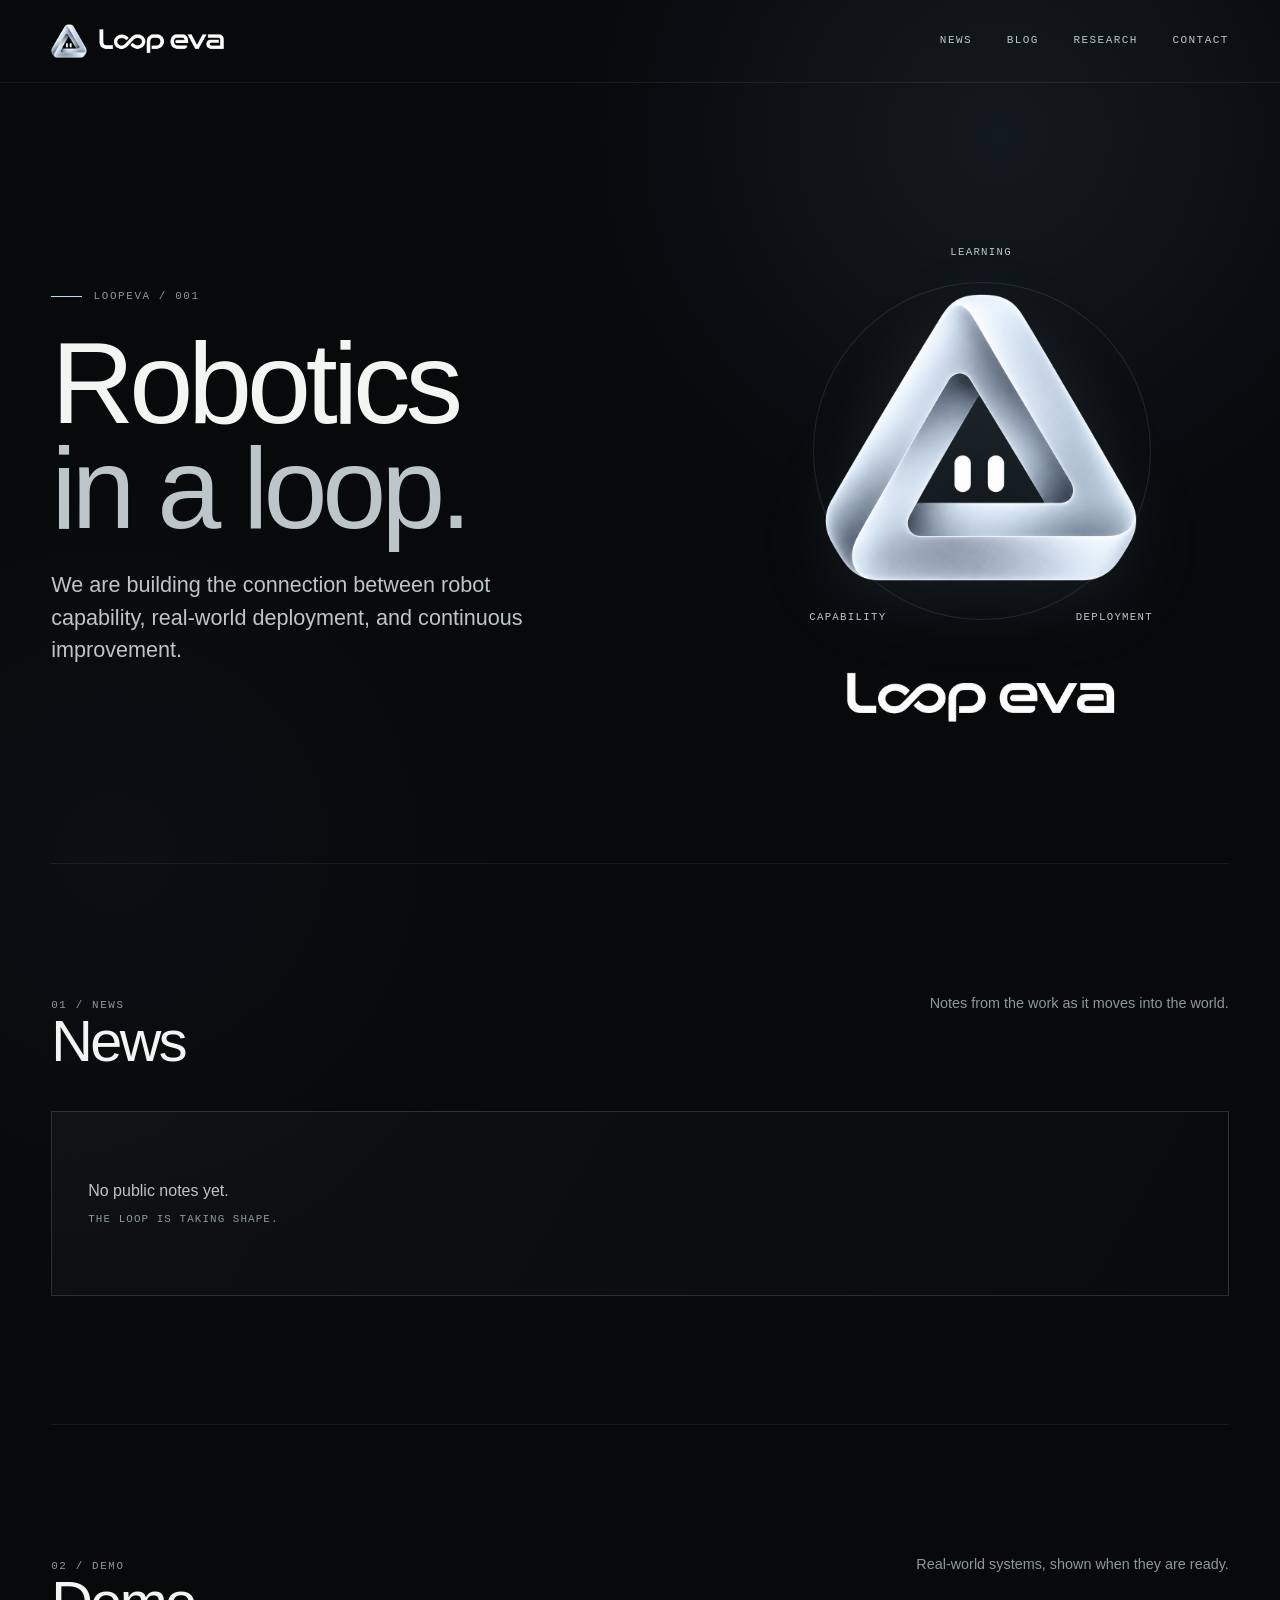
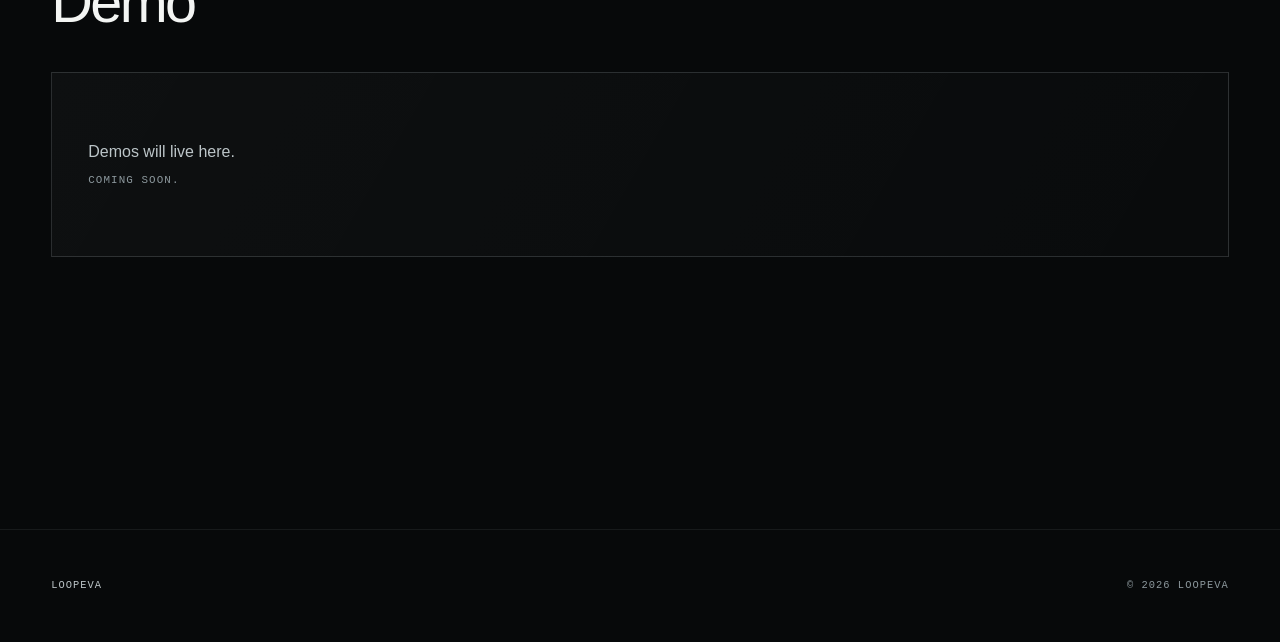
==== index.html @ a13ce144 "Build initial LoopEva website" ====
<!doctype html>
<html lang="en">
  <head>
    <meta charset="utf-8" />
    <meta name="viewport" content="width=device-width, initial-scale=1" />
    <meta name="description" content="LoopEva builds the connection between robot capability, real-world deployment, and continuous improvement." />
    <title>LoopEva — Robotics in a loop</title>
    <link rel="icon" type="image/png" href="assets/loopeva-mark.png" />
    <link rel="stylesheet" href="styles.css" />
  </head>
  <body>
    <header class="site-header">
      <div class="header-inner">
        <a class="brand" href="index.html" aria-label="LoopEva home">
          <img class="brand-icon" src="assets/loopeva-mark.png" alt="" width="836" height="770" />
          <img class="brand-wordmark" src="assets/loopeva-wordmark.png" alt="LoopEva" width="808" height="158" />
        </a>
        <button class="menu-toggle" type="button" aria-expanded="false" aria-controls="site-nav">Menu</button>
        <nav class="site-nav" id="site-nav" aria-label="Primary navigation">
          <a href="#news">News</a>
          <a href="blog/">Blog</a>
          <a href="research/">Research</a>
          <a href="contact/">Contact</a>
        </nav>
      </div>
    </header>

    <main class="page-shell">
      <section class="hero" aria-labelledby="hero-title">
        <div>
          <div class="eyebrow">LoopEva / 001</div>
          <h1 id="hero-title">Robotics<br /><span>in a loop.</span></h1>
          <p class="hero-lede">We are building the connection between robot capability, real-world deployment, and continuous improvement.</p>
        </div>
        <div class="hero-visual" aria-hidden="true">
          <div class="hero-emblem">
            <img class="hero-mark" src="assets/loopeva-mark.png" alt="" width="836" height="770" />
            <span class="hero-corner hero-corner-top">Learning</span>
            <span class="hero-corner hero-corner-left">Capability</span>
            <span class="hero-corner hero-corner-right">Deployment</span>
          </div>
          <img class="hero-wordmark" src="assets/loopeva-wordmark.png" alt="" width="808" height="158" />
        </div>
      </section>

      <section class="section" id="news" aria-labelledby="news-title">
        <div class="section-heading">
          <div>
            <div class="section-index">01 / News</div>
            <h2 id="news-title">News</h2>
          </div>
          <p>Notes from the work as it moves into the world.</p>
        </div>
        <div class="empty-state">
          <div>
            <p>No public notes yet.</p>
            <small>The loop is taking shape.</small>
          </div>
        </div>
      </section>

      <section class="section" id="demo" aria-labelledby="demo-title">
        <div class="section-heading">
          <div>
            <div class="section-index">02 / Demo</div>
            <h2 id="demo-title">Demo</h2>
          </div>
          <p>Real-world systems, shown when they are ready.</p>
        </div>
        <div class="empty-state">
          <div>
            <p>Demos will live here.</p>
            <small>Coming soon.</small>
          </div>
        </div>
      </section>
    </main>

    <footer class="site-footer">
      <div class="site-footer-inner">
        <p class="footer-mark">LoopEva</p>
        <p>© <span data-year>2026</span> LoopEva</p>
      </div>
    </footer>
    <script src="script.js"></script>
  </body>
</html>
---- styles.css ----
:root {
  --bg: #07090a;
  --surface: #0c1012;
  --surface-strong: #101518;
  --text: #f3f5f3;
  --muted: #8c989d;
  --muted-strong: #bcc5c8;
  --line: rgba(213, 224, 227, 0.16);
  --line-soft: rgba(213, 224, 227, 0.08);
  --accent: #b8d9f2;
  --accent-bright: #e5f3ff;
  --max-width: 1180px;
  --page-pad: clamp(1.35rem, 4vw, 4.5rem);
  --sans: "Helvetica Neue", Helvetica, Arial, ui-sans-serif, system-ui, sans-serif;
  --mono: "SFMono-Regular", "Roboto Mono", "Cascadia Code", Consolas, monospace;
}

* {
  box-sizing: border-box;
}

html {
  background: var(--bg);
  color-scheme: dark;
  scroll-behavior: smooth;
}

body {
  min-width: 320px;
  margin: 0;
  background:
    radial-gradient(circle at 78% 6%, rgba(93, 127, 153, 0.14), transparent 28rem),
    radial-gradient(circle at 9% 38%, rgba(65, 84, 98, 0.09), transparent 26rem),
    var(--bg);
  color: var(--text);
  font-family: var(--sans);
  font-size: 16px;
  line-height: 1.6;
  -webkit-font-smoothing: antialiased;
}

body::before {
  position: fixed;
  z-index: -1;
  inset: 0;
  pointer-events: none;
  background-image:
    linear-gradient(rgba(255, 255, 255, 0.018) 1px, transparent 1px),
    linear-gradient(90deg, rgba(255, 255, 255, 0.018) 1px, transparent 1px);
  background-size: 72px 72px;
  mask-image: linear-gradient(to bottom, black, transparent 68%);
  content: "";
}

::selection {
  background: rgba(184, 217, 242, 0.3);
  color: var(--text);
}

a {
  color: inherit;
  text-decoration: none;
}

img {
  display: block;
  max-width: 100%;
}

button,
a {
  -webkit-tap-highlight-color: transparent;
}

.site-header {
  position: relative;
  z-index: 10;
  border-bottom: 1px solid var(--line-soft);
}

.header-inner,
.page-shell,
.site-footer-inner {
  width: min(calc(100% - (var(--page-pad) * 2)), var(--max-width));
  margin: 0 auto;
}

.header-inner {
  display: flex;
  min-height: 82px;
  align-items: center;
  justify-content: space-between;
  gap: 2rem;
}

.brand {
  display: inline-flex;
  align-items: center;
  flex-shrink: 0;
  gap: 0.65rem;
}

.brand .brand-icon {
  width: 36px;
  height: auto;
}

.brand .brand-wordmark {
  width: 128px;
  height: auto;
}

.site-nav {
  display: flex;
  align-items: center;
  gap: clamp(1rem, 2.7vw, 2.6rem);
}

.site-nav a,
.menu-toggle {
  color: var(--muted-strong);
  font-family: var(--mono);
  font-size: 0.69rem;
  letter-spacing: 0.13em;
  text-transform: uppercase;
  transition: color 180ms ease;
}

.site-nav a:hover,
.site-nav a[aria-current="page"] {
  color: var(--accent-bright);
}

.menu-toggle {
  display: none;
  border: 0;
  padding: 0.4rem 0;
  background: transparent;
  cursor: pointer;
}

.page-shell {
  padding-bottom: 9rem;
}

.hero {
  display: grid;
  min-height: min(780px, calc(100vh - 82px));
  grid-template-columns: minmax(0, 1.1fr) minmax(280px, 0.9fr);
  align-items: center;
  gap: clamp(2rem, 6vw, 8rem);
  padding: clamp(5rem, 12vh, 10rem) 0 clamp(5rem, 11vh, 9rem);
}

.eyebrow,
.section-index,
.meta,
.card-kicker {
  color: var(--muted);
  font-family: var(--mono);
  font-size: 0.68rem;
  letter-spacing: 0.15em;
  line-height: 1.5;
  text-transform: uppercase;
}

.eyebrow {
  display: flex;
  align-items: center;
  gap: 0.75rem;
}

.eyebrow::before {
  width: 1.9rem;
  height: 1px;
  background: var(--accent);
  content: "";
}

h1,
h2,
h3,
p {
  margin-top: 0;
}

h1,
h2,
h3 {
  font-weight: 400;
  letter-spacing: -0.045em;
}

.hero h1 {
  max-width: 760px;
  margin: 1.65rem 0 1.8rem;
  font-size: clamp(4rem, 9vw, 8.6rem);
  line-height: 0.91;
}

.hero h1 span {
  color: var(--muted-strong);
}

.hero-lede {
  max-width: 30rem;
  margin-bottom: 0;
  color: var(--muted-strong);
  font-size: clamp(1.08rem, 1.7vw, 1.35rem);
  line-height: 1.5;
}

.hero-visual {
  display: flex;
  width: min(100%, 430px);
  margin-inline: auto;
  flex-direction: column;
  align-items: center;
}

.hero-emblem {
  position: relative;
  width: 100%;
  aspect-ratio: 1;
}

.hero-emblem::before {
  position: absolute;
  top: 12%;
  left: 11%;
  width: 78%;
  height: 78%;
  border: 1px solid rgba(184, 217, 242, 0.12);
  border-radius: 50%;
  background: radial-gradient(circle, rgba(184, 217, 242, 0.035), transparent 70%);
  content: "";
  pointer-events: none;
}

.hero-mark {
  position: absolute;
  top: 14%;
  left: 13%;
  width: 74%;
  height: auto;
  filter: drop-shadow(0 1.4rem 2.2rem rgba(125, 168, 198, 0.12));
}

.hero-corner {
  position: absolute;
  transform: translateX(-50%);
  color: var(--muted-strong);
  font-family: var(--mono);
  font-size: clamp(0.56rem, 0.9vw, 0.67rem);
  letter-spacing: 0.12em;
  text-transform: uppercase;
}

.hero-corner-top { top: 3%; left: 50%; }
.hero-corner-left { top: 88%; left: 19%; }
.hero-corner-right { top: 88%; left: 81%; }

.hero-wordmark {
  width: 64%;
  height: auto;
  margin-top: 0.6rem;
}

.section {
  padding: clamp(4.5rem, 10vw, 9rem) 0;
  border-top: 1px solid var(--line-soft);
}

.section-heading {
  display: flex;
  align-items: baseline;
  justify-content: space-between;
  gap: 1.5rem;
  margin-bottom: 2.5rem;
}

.section-heading h2 {
  margin: 0;
  font-size: clamp(2.25rem, 4.5vw, 4.4rem);
  line-height: 1;
}

.section-heading p {
  max-width: 22rem;
  margin: 0;
  color: var(--muted);
  font-size: 0.9rem;
}

.empty-state {
  display: grid;
  min-height: 185px;
  place-items: center start;
  padding: 2.25rem;
  border: 1px solid var(--line);
  background: linear-gradient(120deg, rgba(255, 255, 255, 0.028), rgba(255, 255, 255, 0.008));
}

.empty-state p {
  margin: 0;
  color: var(--muted-strong);
}

.empty-state small {
  display: block;
  margin-top: 0.45rem;
  color: var(--muted);
  font-family: var(--mono);
  font-size: 0.68rem;
  letter-spacing: 0.1em;
  text-transform: uppercase;
}

.arrow {
  padding-bottom: 1.4rem;
  color: var(--accent);
  font-size: 1.4rem;
}

.page-intro {
  max-width: 56rem;
  padding: clamp(6rem, 13vh, 10rem) 0 clamp(4rem, 8vh, 7rem);
}

.page-intro h1 {
  margin: 1.5rem 0 1.4rem;
  font-size: clamp(3.7rem, 8vw, 7.8rem);
  line-height: 0.94;
}

.page-intro p {
  max-width: 35rem;
  margin-bottom: 0;
  color: var(--muted-strong);
  font-size: 1.15rem;
}

.post-list {
  border-top: 1px solid var(--line);
}

.post-card {
  display: grid;
  grid-template-columns: 0.9fr 2fr auto;
  gap: 2rem;
  align-items: end;
  padding: 2rem 0;
  border-bottom: 1px solid var(--line);
  transition: color 180ms ease;
}

.post-card:hover h2 {
  color: var(--accent-bright);
}

.post-card h2 {
  margin: 0;
  font-size: clamp(1.75rem, 3vw, 3rem);
  line-height: 1;
  transition: color 180ms ease;
}

.post-card p {
  max-width: 33rem;
  margin: 0;
  color: var(--muted);
}

.post-card .arrow {
  padding-bottom: 0;
}

.article {
  --article-width: 960px;
  width: 100%;
  padding-bottom: 6rem;
}

.article-header {
  max-width: var(--article-width);
  margin-inline: auto;
  padding: clamp(6rem, 13vh, 10rem) 0 4.5rem;
}

.article-header h1 {
  max-width: 60rem;
  margin: 1.5rem 0;
  font-size: clamp(3.8rem, 8vw, 7.5rem);
  line-height: 0.92;
}

.article-dek {
  max-width: 48rem;
  margin: 0;
  color: var(--muted-strong);
  font-size: clamp(1.15rem, 2vw, 1.45rem);
  line-height: 1.45;
}

.article-body {
  border-top: 1px solid var(--line);
  padding-top: 3rem;
}

.article-body > p,
.roadmap-note {
  max-width: var(--article-width);
  margin-inline: auto;
  margin-bottom: 2.3rem;
  color: #d5dcde;
  font-size: 1.18rem;
  line-height: 1.75;
}

.article-body > p:first-child::first-letter {
  float: left;
  margin: 0.2rem 0.55rem 0 0;
  color: var(--accent-bright);
  font-size: 4.2rem;
  line-height: 0.8;
}

.loop-figure {
  margin: 3.5rem 0;
}

.loop-figure-frame {
  padding: clamp(1rem, 3vw, 2.5rem);
  border: 1px solid var(--line);
  background: var(--surface);
}

.loop-figure-header {
  display: flex;
  align-items: center;
  justify-content: space-between;
  flex-wrap: wrap;
  gap: 0.5rem 1rem;
}

.loop-diagram {
  position: relative;
  height: 432px;
}

.flow-connections {
  position: absolute;
  inset: 0;
  width: 100%;
  height: 100%;
  overflow: visible;
  fill: none;
}

.flow-connections-narrow {
  display: none;
}

.flow-tracks > path {
  stroke: #667b86;
  stroke-width: 1.3;
  vector-effect: non-scaling-stroke;
}

.flow-tracks .flow-track-fast { stroke: #827250; }
.flow-tracks .flow-track-slow { stroke: #54768f; }

.flow-pulse {
  stroke: var(--accent-bright);
  stroke-width: 2.4;
  stroke-linecap: round;
  stroke-dasharray: 5 95;
  animation: flow-forward 3.5s linear infinite;
}

.flow-pulse-data {
  stroke: #b1d1ba;
}

.flow-pulse-policy {
  stroke: #dcc39b;
  animation-delay: -1.5s;
}

.flow-pulse-fast {
  stroke: #dcc39b;
  animation-duration: 2.4s;
  animation-delay: -0.6s;
}

.flow-pulse-slow {
  stroke: var(--accent);
  animation-duration: 9s;
  animation-delay: -3s;
}

@keyframes flow-forward {
  to { stroke-dashoffset: -100; }
}

.flow-node {
  position: absolute;
  top: 72px;
  display: flex;
  width: 26%;
  height: 160px;
  flex-direction: column;
  align-items: center;
  justify-content: center;
  border: 1px solid var(--node-line);
  border-radius: 3px;
  background: var(--node-bg);
  text-align: center;
}

.flow-node-skill {
  --node-line: #384e40;
  --node-bg: #121c17;
  --node-accent: #b1d1ba;
  left: 2%;
}

.flow-node-looper {
  --node-line: #534834;
  --node-bg: #1d1b16;
  --node-accent: #dcc39b;
  left: 37%;
}

.flow-node-os {
  --node-line: #374c5d;
  --node-bg: #111c24;
  --node-accent: var(--accent);
  left: 72%;
}

.flow-stage {
  color: var(--node-accent);
  font: 0.65rem var(--mono);
  letter-spacing: 0.12em;
  text-transform: uppercase;
}

.flow-name {
  margin-top: 0.65rem;
  font-size: clamp(1.65rem, 2.7vw, 2.1rem);
  letter-spacing: -0.04em;
  line-height: 1.25;
}

.flow-purpose {
  max-width: calc(100% - 1rem);
  margin-top: 0.45rem;
  color: var(--muted-strong);
  font-size: 0.85rem;
}

.flow-label {
  position: absolute;
  top: 120px;
  transform: translateX(-50%);
  color: var(--muted-strong);
  font: 0.65rem var(--mono);
  white-space: nowrap;
}

.flow-label-data { left: 32.5%; }
.flow-label-policy { left: 67.5%; }
.flow-label-fast { top: 314px; left: 67.5%; color: #dcc39b; }
.flow-label-slow { top: 386px; left: 67.5%; color: var(--accent); }

.loop-figure figcaption {
  max-width: var(--article-width);
  margin: 1rem auto 0;
  color: var(--muted);
  font-size: 0.85rem;
  line-height: 1.6;
}

.loop-figure figcaption span {
  color: var(--muted-strong);
}

.roadmap-notes {
  max-width: var(--article-width);
  margin: 0 auto;
}

.roadmap-label {
  margin-right: 0.45em;
  white-space: nowrap;
}

.roadmap-label-skill { color: #b1d1ba; }
.roadmap-label-looper { color: #dcc39b; }
.roadmap-label-os { color: var(--accent); }

.roadmap-note strong {
  color: var(--text);
  font-weight: 600;
}

@media (max-width: 860px) {
  .loop-diagram { height: 700px; }
  .flow-connections-wide { display: none; }
  .flow-connections-narrow { display: block; }

  .flow-node {
    left: 0;
    width: 76%;
    height: 164px;
  }

  .flow-node-skill { top: 24px; }
  .flow-node-looper { top: 268px; }
  .flow-node-os { top: 512px; }
  .flow-name { font-size: 2rem; }

  .flow-label-data,
  .flow-label-policy {
    left: calc(38% + 1rem);
    transform: none;
  }

  .flow-label-data { top: 220px; }
  .flow-label-policy { top: 464px; }
  .flow-label-fast,
  .flow-label-slow {
    top: 396px;
    writing-mode: vertical-rl;
    transform: rotate(180deg);
  }

  .flow-label-fast { left: 78%; }
  .flow-label-slow { left: 90%; }
}

.research-groups {
  display: grid;
  gap: 4.5rem;
}

.research-group {
  display: grid;
  grid-template-columns: minmax(130px, 0.6fr) minmax(0, 2fr);
  gap: 2.5rem;
  padding-top: 2rem;
  border-top: 1px solid var(--line);
}

.research-group h2 {
  margin: 0;
  font-size: clamp(1.8rem, 3vw, 3rem);
}

.research-group-body {
  display: grid;
  gap: 1rem;
}

.research-empty,
.research-release {
  min-height: 145px;
  padding: 1.5rem;
  border: 1px solid var(--line);
  background: rgba(255, 255, 255, 0.018);
}

.research-empty p {
  margin: 0;
  color: var(--muted);
}

.research-release {
  display: flex;
  flex-direction: column;
  justify-content: space-between;
  gap: 2rem;
}

.research-release h3 {
  margin: 0.45rem 0 0;
  font-size: 1.75rem;
}

.research-release footer {
  display: flex;
  align-items: center;
  justify-content: space-between;
  gap: 1rem;
  color: var(--muted);
  font-family: var(--mono);
  font-size: 0.68rem;
  letter-spacing: 0.12em;
  text-transform: uppercase;
}

.status {
  color: var(--accent);
}

.contact-empty {
  display: grid;
  min-height: 320px;
  place-items: center;
  border: 1px solid var(--line);
  background: radial-gradient(circle at center, rgba(184, 217, 242, 0.06), transparent 58%);
  text-align: center;
}

.contact-empty p {
  max-width: 24rem;
  margin: 0 auto;
  color: var(--muted-strong);
  font-size: 1.15rem;
}

.contact-empty small {
  display: block;
  margin-top: 1rem;
  color: var(--muted);
  font-family: var(--mono);
  font-size: 0.68rem;
  letter-spacing: 0.12em;
  text-transform: uppercase;
}

.site-footer {
  border-top: 1px solid var(--line-soft);
}

.site-footer-inner {
  display: flex;
  min-height: 112px;
  align-items: center;
  justify-content: space-between;
  gap: 1.5rem;
  color: var(--muted);
  font-family: var(--mono);
  font-size: 0.65rem;
  letter-spacing: 0.1em;
  text-transform: uppercase;
}

.site-footer p {
  margin: 0;
}

.footer-mark {
  color: var(--muted-strong);
}

:focus-visible {
  outline: 2px solid var(--accent);
  outline-offset: 5px;
}

@media (max-width: 760px) {
  .header-inner {
    min-height: 72px;
  }

  .brand { gap: 0.5rem; }
  .brand .brand-icon { width: 30px; }
  .brand .brand-wordmark { width: 114px; }

  .menu-toggle {
    display: block;
  }

  .site-nav {
    display: none;
    position: absolute;
    top: calc(100% + 1px);
    right: var(--page-pad);
    left: var(--page-pad);
    flex-direction: column;
    align-items: stretch;
    gap: 0;
    padding: 0.55rem 1rem;
    border: 1px solid var(--line);
    background: rgba(7, 9, 10, 0.97);
    box-shadow: 0 1rem 3rem rgba(0, 0, 0, 0.3);
  }

  .site-nav.is-open {
    display: flex;
  }

  .site-nav a {
    padding: 0.9rem 0;
    border-bottom: 1px solid var(--line-soft);
  }

  .site-nav a:last-child {
    border-bottom: 0;
  }

  .hero {
    min-height: auto;
    grid-template-columns: 1fr;
    gap: 3.5rem;
    padding-top: 5.5rem;
  }

  .hero h1 {
    font-size: clamp(3.9rem, 19vw, 6.5rem);
  }

  .hero-visual {
    width: min(100%, 360px);
  }

  .section-heading {
    display: block;
  }

  .section-heading p {
    margin-top: 1rem;
  }

  .post-card {
    grid-template-columns: 1fr auto;
    gap: 1rem;
  }

  .post-card .meta,
  .post-card p {
    grid-column: 1 / -1;
  }

  .research-group {
    grid-template-columns: 1fr;
    gap: 1.25rem;
  }

  .site-footer-inner {
    min-height: 92px;
    align-items: flex-start;
    flex-direction: column;
    justify-content: center;
    gap: 0.55rem;
  }
}

@media (prefers-reduced-motion: reduce) {
  .flow-pulse { display: none; animation: none; }

  *,
  *::before,
  *::after {
    scroll-behavior: auto !important;
    transition-duration: 0.01ms !important;
  }
}
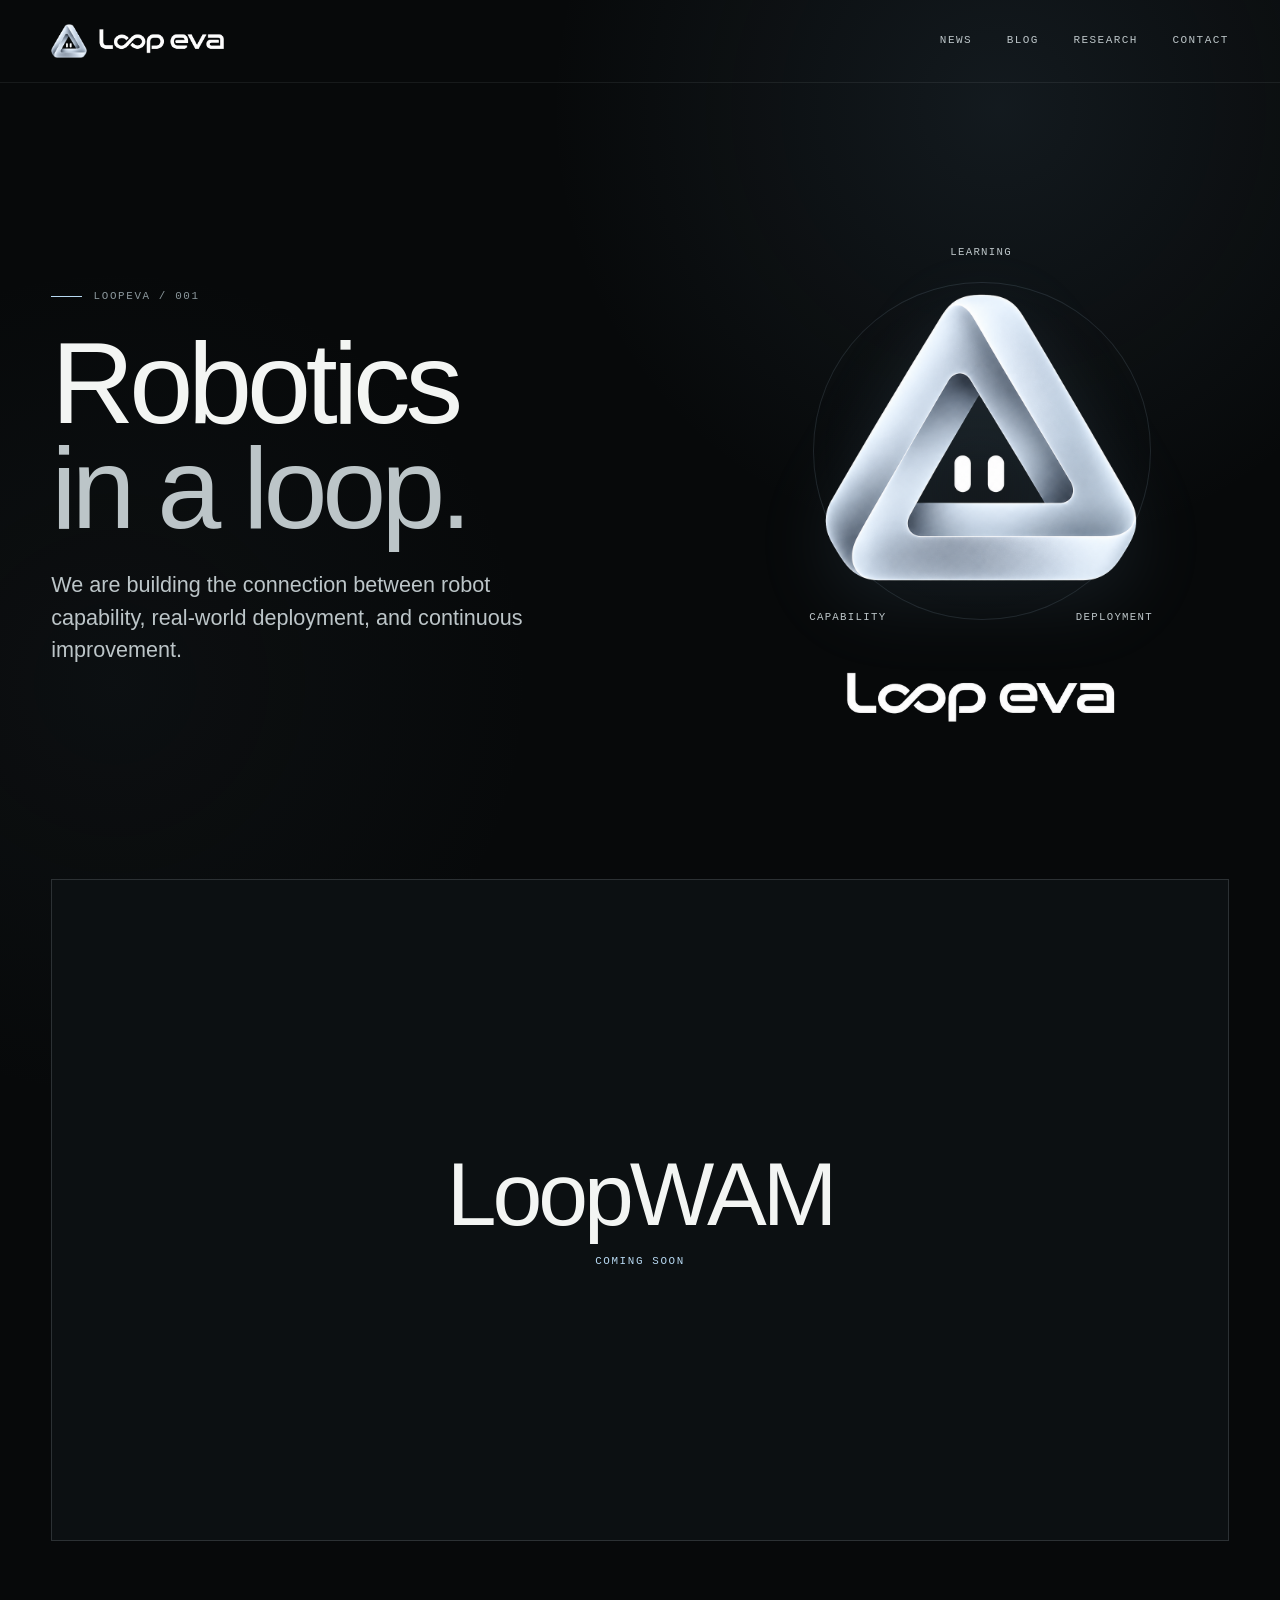
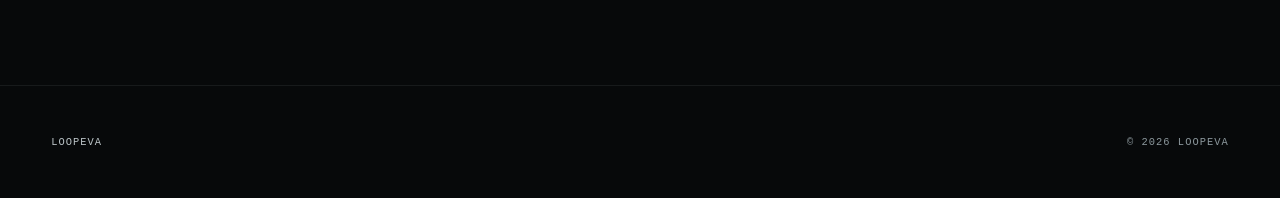
==== commit 9f2c1158: "Unify release feed and update research and contact pages" ====
--- a/index.html
+++ b/index.html
@@ -43,36 +43,17 @@
         </div>
       </section>
 
-      <section class="section" id="news" aria-labelledby="news-title">
-        <div class="section-heading">
-          <div>
-            <div class="section-index">01 / News</div>
-            <h2 id="news-title">News</h2>
+      <section class="release-feed" id="news" aria-label="Latest releases">
+        <!-- Keep releases in reverse chronological order: newest first.
+             Replace the placeholder with the approved video and introduction when ready. -->
+        <article class="release-card" aria-labelledby="loopwam-release-title">
+          <div class="release-media release-placeholder">
+            <div>
+              <h2 id="loopwam-release-title">LoopWAM</h2>
+              <p class="release-status">Coming soon</p>
+            </div>
           </div>
-          <p>Notes from the work as it moves into the world.</p>
-        </div>
-        <div class="empty-state">
-          <div>
-            <p>No public notes yet.</p>
-            <small>The loop is taking shape.</small>
-          </div>
-        </div>
-      </section>
-
-      <section class="section" id="demo" aria-labelledby="demo-title">
-        <div class="section-heading">
-          <div>
-            <div class="section-index">02 / Demo</div>
-            <h2 id="demo-title">Demo</h2>
-          </div>
-          <p>Real-world systems, shown when they are ready.</p>
-        </div>
-        <div class="empty-state">
-          <div>
-            <p>Demos will live here.</p>
-            <small>Coming soon.</small>
-          </div>
-        </div>
+        </article>
       </section>
     </main>
 
--- a/styles.css
+++ b/styles.css
@@ -153,7 +153,6 @@
 }
 
 .eyebrow,
-.section-index,
 .meta,
 .card-kicker {
   color: var(--muted);
@@ -266,53 +265,47 @@
   margin-top: 0.6rem;
 }
 
-.section {
-  padding: clamp(4.5rem, 10vw, 9rem) 0;
-  border-top: 1px solid var(--line-soft);
-}
-
-.section-heading {
-  display: flex;
-  align-items: baseline;
-  justify-content: space-between;
-  gap: 1.5rem;
-  margin-bottom: 2.5rem;
-}
-
-.section-heading h2 {
+.release-feed {
+  display: grid;
+  grid-template-columns: minmax(0, 1fr);
+  gap: clamp(3rem, 7vw, 7rem);
+  padding-top: 1rem;
+}
+
+.release-media {
+  width: 100%;
+  aspect-ratio: 16 / 9;
+  overflow: hidden;
+  border: 1px solid var(--line);
+  background: var(--surface);
+}
+
+.release-media video {
+  display: block;
+  width: 100%;
+  height: 100%;
+  object-fit: contain;
+}
+
+.release-placeholder {
+  display: grid;
+  padding: 2rem;
+  place-items: center;
+  text-align: center;
+}
+
+.release-placeholder h2 {
+  margin: 0 0 0.85rem;
+  font-size: clamp(2.5rem, 7vw, 6.25rem);
+  line-height: 1;
+}
+
+.release-status {
   margin: 0;
-  font-size: clamp(2.25rem, 4.5vw, 4.4rem);
-  line-height: 1;
-}
-
-.section-heading p {
-  max-width: 22rem;
-  margin: 0;
-  color: var(--muted);
-  font-size: 0.9rem;
-}
-
-.empty-state {
-  display: grid;
-  min-height: 185px;
-  place-items: center start;
-  padding: 2.25rem;
-  border: 1px solid var(--line);
-  background: linear-gradient(120deg, rgba(255, 255, 255, 0.028), rgba(255, 255, 255, 0.008));
-}
-
-.empty-state p {
-  margin: 0;
-  color: var(--muted-strong);
-}
-
-.empty-state small {
-  display: block;
-  margin-top: 0.45rem;
-  color: var(--muted);
+  color: var(--accent);
   font-family: var(--mono);
   font-size: 0.68rem;
-  letter-spacing: 0.1em;
+  letter-spacing: 0.15em;
   text-transform: uppercase;
 }
 
@@ -663,7 +656,6 @@
   gap: 1rem;
 }
 
-.research-empty,
 .research-release {
   min-height: 145px;
   padding: 1.5rem;
@@ -671,7 +663,8 @@
   background: rgba(255, 255, 255, 0.018);
 }
 
-.research-empty p {
+.research-coming-soon {
+  align-self: center;
   margin: 0;
   color: var(--muted);
 }
@@ -704,30 +697,45 @@
   color: var(--accent);
 }
 
-.contact-empty {
-  display: grid;
-  min-height: 320px;
-  place-items: center;
-  border: 1px solid var(--line);
-  background: radial-gradient(circle at center, rgba(184, 217, 242, 0.06), transparent 58%);
-  text-align: center;
-}
-
-.contact-empty p {
-  max-width: 24rem;
-  margin: 0 auto;
-  color: var(--muted-strong);
-  font-size: 1.15rem;
-}
-
-.contact-empty small {
-  display: block;
-  margin-top: 1rem;
+.contact-details {
+  display: flex;
+  align-items: flex-start;
+  justify-content: space-between;
+  gap: 2rem;
+  padding: 2.5rem 0;
+  border-top: 1px solid var(--line);
+}
+
+.contact-details h2 {
+  margin-bottom: 0.65rem;
+  font-size: 1.5rem;
+}
+
+.contact-details p {
+  margin: 0;
   color: var(--muted);
-  font-family: var(--mono);
-  font-size: 0.68rem;
-  letter-spacing: 0.12em;
-  text-transform: uppercase;
+}
+
+.contact-email {
+  display: inline-flex;
+  min-height: 44px;
+  align-items: center;
+  gap: 0.65rem;
+  padding-bottom: 0.25rem;
+  border-bottom: 1px solid var(--line);
+  color: var(--accent);
+  font-size: clamp(1.25rem, 3vw, 2.4rem);
+  letter-spacing: -0.035em;
+  transition: color 180ms ease, border-color 180ms ease;
+}
+
+.contact-email span {
+  font-size: 0.7em;
+}
+
+.contact-email:hover {
+  border-color: var(--accent);
+  color: var(--accent-bright);
 }
 
 .site-footer {
@@ -816,14 +824,6 @@
     width: min(100%, 360px);
   }
 
-  .section-heading {
-    display: block;
-  }
-
-  .section-heading p {
-    margin-top: 1rem;
-  }
-
   .post-card {
     grid-template-columns: 1fr auto;
     gap: 1rem;
@@ -837,6 +837,10 @@
   .research-group {
     grid-template-columns: 1fr;
     gap: 1.25rem;
+  }
+
+  .contact-details {
+    flex-direction: column;
   }
 
   .site-footer-inner {
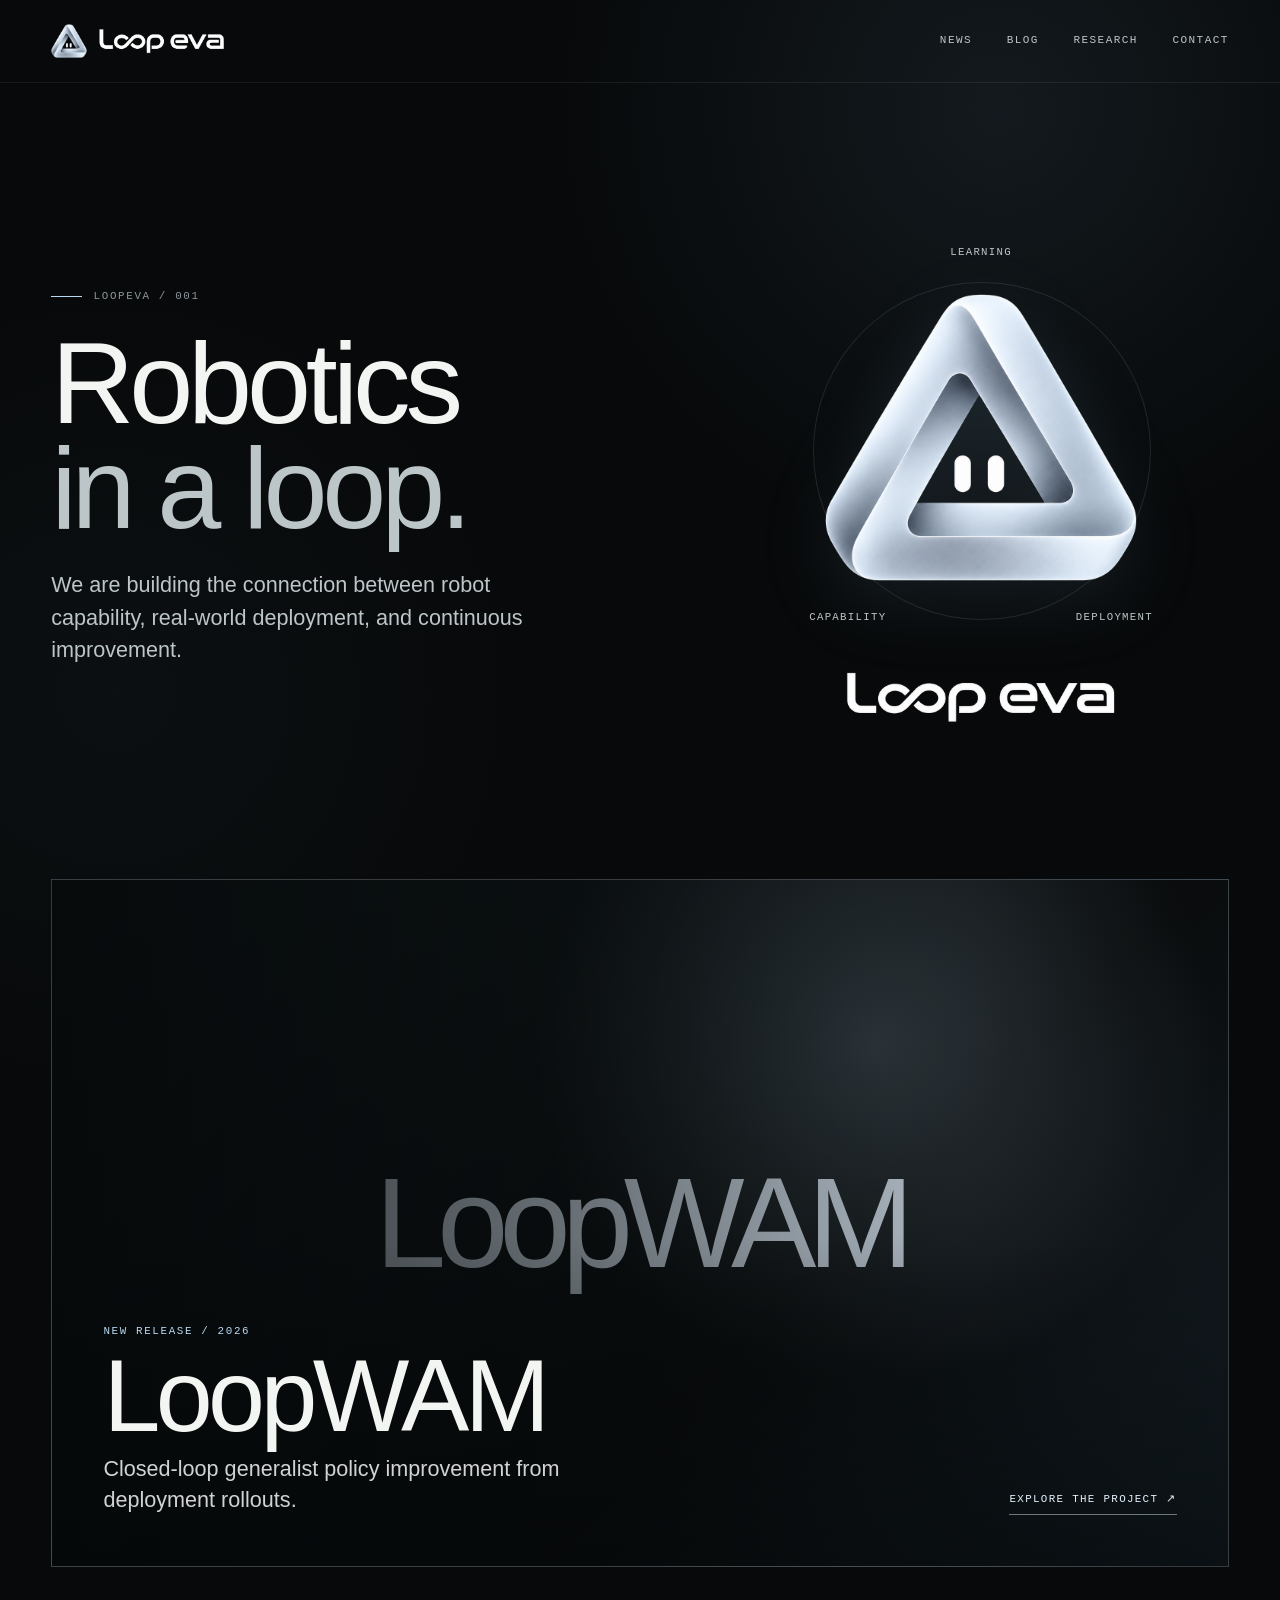
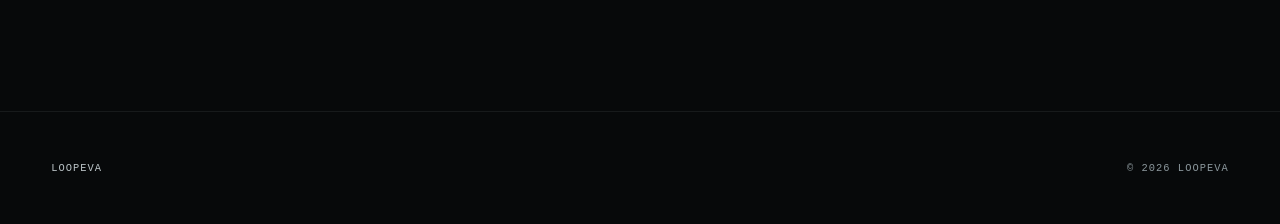
==== commit 2fc2f0b6: "Release LoopWAM on news and research pages" ====
--- a/index.html
+++ b/index.html
@@ -44,13 +44,30 @@
       </section>
 
       <section class="release-feed" id="news" aria-label="Latest releases">
-        <!-- Keep releases in reverse chronological order: newest first.
-             Replace the placeholder with the approved video and introduction when ready. -->
         <article class="release-card" aria-labelledby="loopwam-release-title">
-          <div class="release-media release-placeholder">
-            <div>
-              <h2 id="loopwam-release-title">LoopWAM</h2>
-              <p class="release-status">Coming soon</p>
+          <div class="release-media release-media-video">
+            <video
+              autoplay
+              muted
+              loop
+              playsinline
+              preload="metadata"
+              poster="https://loop-wam.github.io/assets/posters/overview.jpg"
+              aria-label="LoopWAM overview: multi-task improvement and shirt folding"
+            >
+              <source src="https://loop-wam.github.io/assets/videos/overview.mp4" type="video/mp4" />
+              Your browser does not support embedded video.
+            </video>
+            <div class="release-media-fallback" aria-hidden="true">
+              <span>LoopWAM</span>
+            </div>
+            <div class="release-overlay">
+              <div class="release-overlay-copy">
+                <p class="release-status">New release / 2026</p>
+                <h2 id="loopwam-release-title">LoopWAM</h2>
+                <p>Closed-loop generalist policy improvement from deployment rollouts.</p>
+              </div>
+              <a class="release-overlay-link" href="https://loop-wam.github.io/" target="_blank" rel="noopener noreferrer">Explore the project <span aria-hidden="true">↗</span></a>
             </div>
           </div>
         </article>
--- a/styles.css
+++ b/styles.css
@@ -284,20 +284,98 @@
   display: block;
   width: 100%;
   height: 100%;
-  object-fit: contain;
-}
-
-.release-placeholder {
+  object-fit: cover;
+}
+
+.release-media-video {
+  position: relative;
+  isolation: isolate;
+  min-height: clamp(25rem, 54vw, 43rem);
+  border-color: rgba(213, 224, 227, 0.22);
+  background:
+    radial-gradient(circle at 70% 24%, rgba(184, 217, 242, 0.22), transparent 35%),
+    linear-gradient(135deg, #10191c, #0a0c0d 62%, #16212a);
+}
+
+.release-media-video video {
+  position: relative;
+  z-index: 1;
+}
+
+.release-media-video::after {
+  position: absolute;
+  z-index: 1;
+  inset: 0;
+  background: linear-gradient(90deg, rgba(5, 8, 9, 0.85) 0%, rgba(5, 8, 9, 0.48) 43%, rgba(5, 8, 9, 0.1) 78%), linear-gradient(0deg, rgba(5, 8, 9, 0.62), transparent 48%);
+  content: "";
+  pointer-events: none;
+}
+
+.release-media-fallback {
+  position: absolute;
+  z-index: 0;
+  inset: 0;
   display: grid;
   padding: 2rem;
   place-items: center;
-  text-align: center;
-}
-
-.release-placeholder h2 {
-  margin: 0 0 0.85rem;
-  font-size: clamp(2.5rem, 7vw, 6.25rem);
-  line-height: 1;
+  color: rgba(229, 243, 255, 0.82);
+  font-size: clamp(3rem, 10vw, 9rem);
+  letter-spacing: -0.07em;
+}
+
+.release-overlay {
+  position: absolute;
+  z-index: 2;
+  inset: 0;
+  display: flex;
+  align-items: flex-end;
+  justify-content: space-between;
+  gap: 2rem;
+  padding: clamp(1.4rem, 4vw, 4rem);
+}
+
+.release-overlay-copy {
+  max-width: 39rem;
+}
+
+.release-overlay-copy h2 {
+  margin: 0.75rem 0 0.9rem;
+  color: var(--text);
+  font-size: clamp(3.2rem, 8vw, 8.5rem);
+  line-height: 0.86;
+}
+
+.release-overlay-copy > p:last-child {
+  max-width: 31rem;
+  margin: 0;
+  color: rgba(243, 245, 243, 0.86);
+  font-size: clamp(1rem, 1.7vw, 1.35rem);
+  line-height: 1.4;
+}
+
+.release-overlay-link,
+.text-link {
+  display: inline-flex;
+  align-items: center;
+  gap: 0.5rem;
+  color: var(--accent-bright);
+  font-family: var(--mono);
+  font-size: 0.68rem;
+  letter-spacing: 0.12em;
+  text-transform: uppercase;
+  white-space: nowrap;
+}
+
+.release-overlay-link {
+  padding-bottom: 0.35rem;
+  border-bottom: 1px solid rgba(229, 243, 255, 0.45);
+  transition: border-color 180ms ease, color 180ms ease;
+}
+
+.release-overlay-link:hover,
+.text-link:hover {
+  border-color: var(--accent-bright);
+  color: #fff;
 }
 
 .release-status {
@@ -634,67 +712,169 @@
 }
 
 .research-groups {
+  border-top: 1px solid var(--line);
+}
+
+.research-panel {
+  padding: 0 0 clamp(2rem, 4vw, 3.25rem);
+  border-bottom: 1px solid var(--line);
+}
+
+.research-panel:last-child { border-bottom: 0; }
+
+.research-group-title {
+  display: flex;
+  align-items: center;
+  gap: 0.7rem;
+  min-height: clamp(4rem, 7vw, 6rem);
+  margin: 0 0 1.5rem;
+  padding: 1.1rem 0;
+  font-size: clamp(1.6rem, 3.2vw, 2.7rem);
+  line-height: 1;
+  letter-spacing: -0.02em;
+  cursor: pointer;
+  list-style: none;
+  user-select: none;
+}
+
+.research-group-title::-webkit-details-marker {
+  display: none;
+}
+
+.research-group-title::after {
+  margin-left: auto;
+  color: var(--muted);
+  content: "+";
+  font: 1.25rem / 1 var(--mono);
+  letter-spacing: 0;
+}
+
+.research-panel[open] > .research-group-title::after {
+  content: "−";
+}
+
+.research-panel:not([open]) {
+  padding-bottom: 0;
+}
+
+.research-panel:not([open]) > .research-group-title {
+  margin-bottom: 0;
+}
+
+.research-group-title:focus-visible {
+  outline: 2px solid var(--accent);
+  outline-offset: -3px;
+}
+
+.research-panel > .research-coming-soon {
+  margin: 0 0 1.5rem;
+}
+
+.research-panel-skill .research-group-title { color: #b1d1ba; }
+.research-panel-looper .research-group-title { color: #dcc39b; }
+.research-panel-os .research-group-title { color: var(--accent); }
+
+.research-coming-soon {
+  margin: 0;
+  color: var(--muted);
+}
+
+.research-release {
+  position: relative;
   display: grid;
-  gap: 4.5rem;
-}
-
-.research-group {
-  display: grid;
-  grid-template-columns: minmax(130px, 0.6fr) minmax(0, 2fr);
-  gap: 2.5rem;
-  padding-top: 2rem;
-  border-top: 1px solid var(--line);
-}
-
-.research-group h2 {
-  margin: 0;
-  font-size: clamp(1.8rem, 3vw, 3rem);
-}
-
-.research-group-body {
-  display: grid;
-  gap: 1rem;
-}
-
-.research-release {
-  min-height: 145px;
-  padding: 1.5rem;
+  grid-template-columns: minmax(0, 1fr) minmax(0, 1.45fr);
+  align-items: center;
+  gap: clamp(1.5rem, 3.2vw, 3rem);
+  padding: clamp(3.5rem, 5vw, 4.5rem) clamp(1.25rem, 2.4vw, 2.25rem) clamp(2.8rem, 4vw, 3.75rem);
   border: 1px solid var(--line);
   background: rgba(255, 255, 255, 0.018);
 }
 
+.research-release-kicker,
+.research-release-series,
 .research-coming-soon {
-  align-self: center;
-  margin: 0;
-  color: var(--muted);
-}
-
-.research-release {
-  display: flex;
-  flex-direction: column;
-  justify-content: space-between;
-  gap: 2rem;
-}
-
-.research-release h3 {
-  margin: 0.45rem 0 0;
-  font-size: 1.75rem;
-}
-
-.research-release footer {
-  display: flex;
-  align-items: center;
-  justify-content: space-between;
-  gap: 1rem;
   color: var(--muted);
   font-family: var(--mono);
   font-size: 0.68rem;
-  letter-spacing: 0.12em;
+  letter-spacing: 0.14em;
+  line-height: 1.5;
   text-transform: uppercase;
 }
 
-.status {
-  color: var(--accent);
+.research-release-kicker,
+.research-release-series {
+  position: absolute;
+}
+
+.research-release-kicker {
+  top: 1.25rem;
+  left: clamp(1.25rem, 2.4vw, 2.25rem);
+}
+
+.research-release-series {
+  right: clamp(1.25rem, 2.4vw, 2.25rem);
+  bottom: 1.25rem;
+}
+
+.research-project-media {
+  display: block;
+}
+
+.research-project-media img {
+  width: 100%;
+  height: auto;
+  border-radius: 2px;
+}
+
+.research-release-copy {
+  display: flex;
+  flex-direction: column;
+  align-items: flex-start;
+  justify-content: center;
+  gap: 1rem;
+  min-width: 0;
+}
+
+.research-release h3 {
+  margin: 0;
+  font-size: clamp(1.55rem, 2.35vw, 2.25rem);
+  line-height: 1.08;
+}
+
+.research-release-description {
+  margin: 0;
+  color: var(--muted-strong);
+  font-size: 0.98rem;
+  line-height: 1.65;
+}
+
+@media (max-width: 960px) {
+  .research-release {
+    grid-template-columns: minmax(0, 0.9fr) minmax(0, 1.1fr);
+    gap: 1.5rem 2rem;
+  }
+}
+
+@media (max-width: 700px) {
+  .release-overlay {
+    flex-direction: column;
+    align-items: flex-start;
+    justify-content: flex-end;
+  }
+
+  .release-media-video {
+    min-height: min(76vh, 42rem);
+    aspect-ratio: 4 / 5;
+  }
+
+  .release-overlay-copy h2 {
+    font-size: clamp(3.6rem, 18vw, 6rem);
+  }
+
+  .research-release {
+    grid-template-columns: 1fr;
+    gap: 1.5rem;
+  }
 }
 
 .contact-details {
@@ -834,11 +1014,6 @@
     grid-column: 1 / -1;
   }
 
-  .research-group {
-    grid-template-columns: 1fr;
-    gap: 1.25rem;
-  }
-
   .contact-details {
     flex-direction: column;
   }
